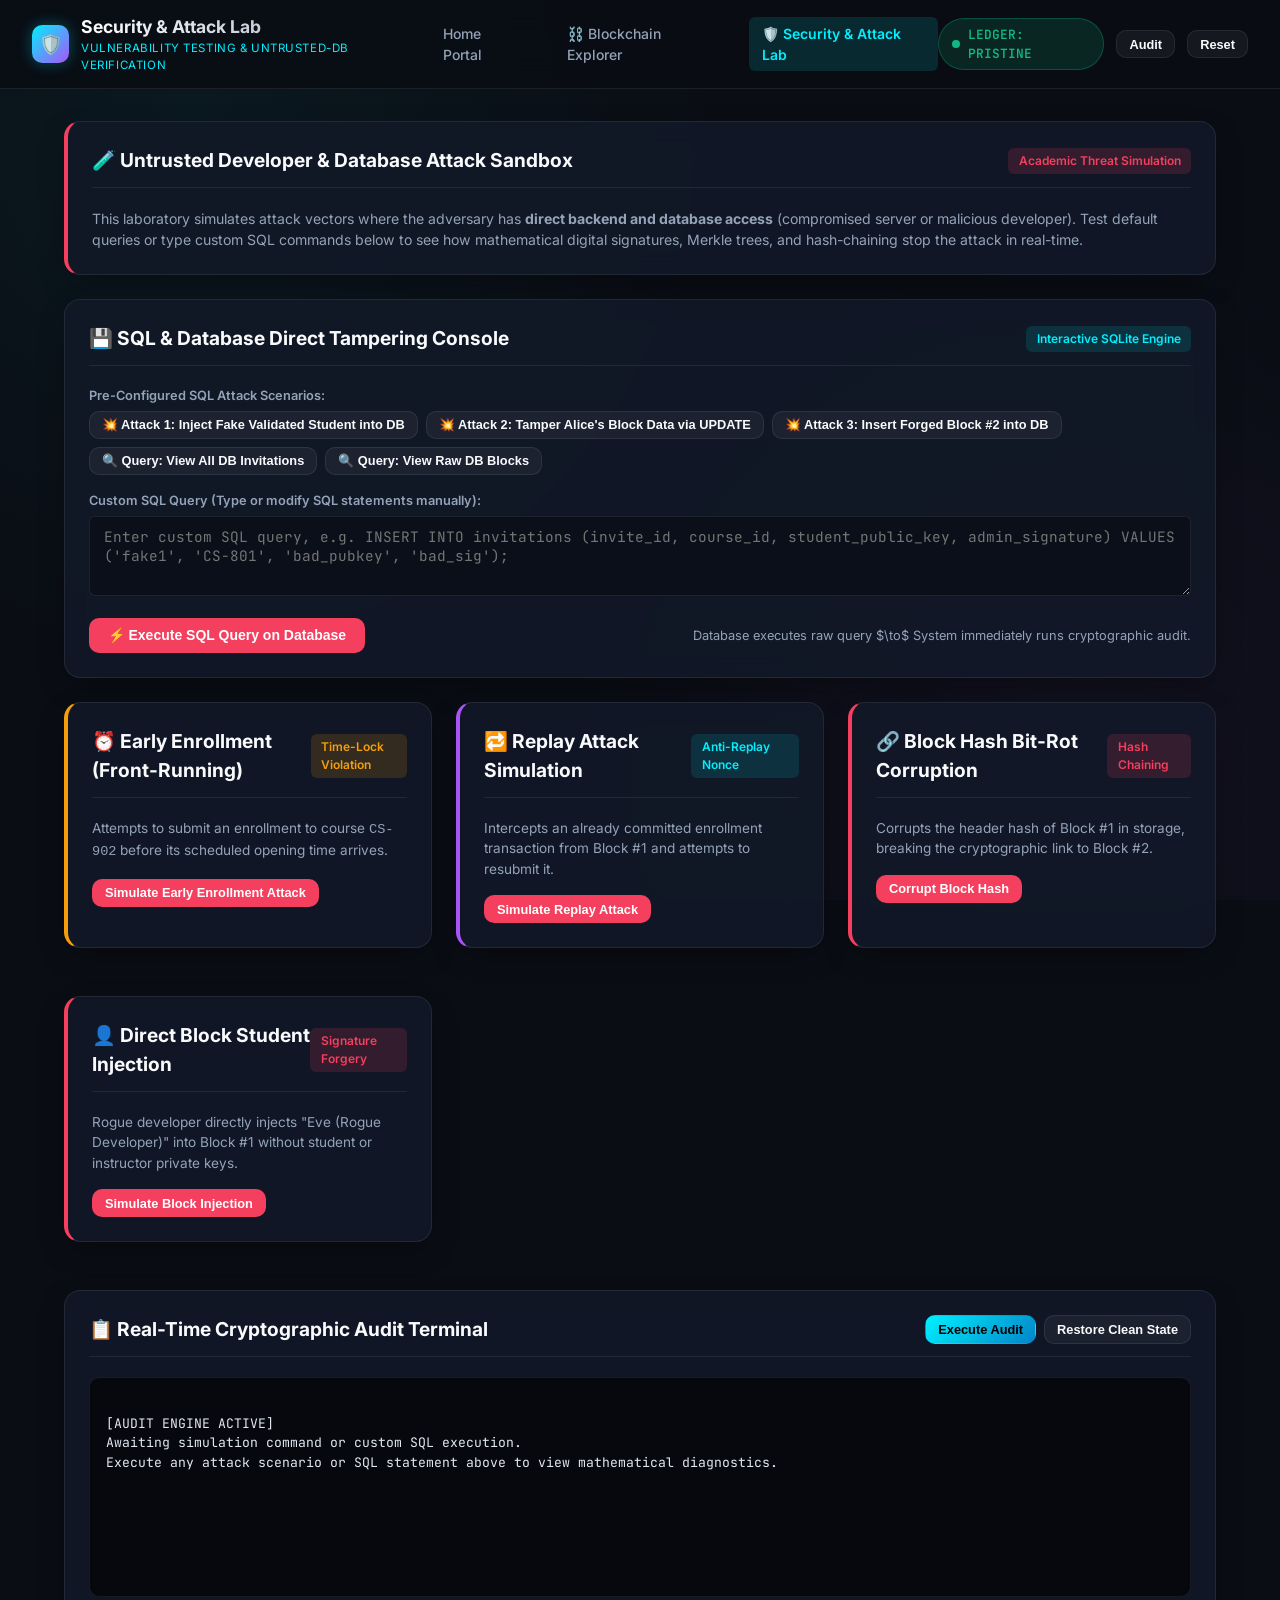
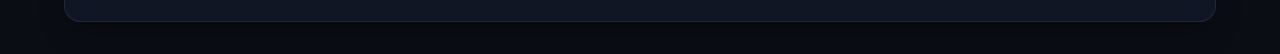
==== static/attacks.html @ d9ebeed2 "fix: resolve WebCrypto PKCS8 key import and invite certificate lookup on complete enrollment" ====
<!DOCTYPE html>
<html lang="en">
<head>
  <meta charset="UTF-8">
  <meta name="viewport" content="width=device-width, initial-scale=1.0">
  <title>Security & Attack Simulation Lab</title>
  <link rel="preconnect" href="https://fonts.googleapis.com">
  <link rel="preconnect" href="https://fonts.gstatic.com" crossorigin>
  <link href="https://fonts.googleapis.com/css2?family=Inter:wght@400;500;600;700;800&family=JetBrains+Mono:wght@400;500&display=swap" rel="stylesheet">
  <link rel="stylesheet" href="/static/css/style.css">
</head>
<body>

  <!-- NAVBAR -->
  <header class="navbar">
    <a href="/" class="brand">
      <div class="brand-icon">🛡️</div>
      <div class="brand-text">
        <h1>Security & Attack Lab</h1>
        <p>Vulnerability Testing & Untrusted-DB Verification</p>
      </div>
    </a>

    <div class="nav-links">
      <a href="/" class="nav-link">Home Portal</a>
      <a href="/explorer" class="nav-link">⛓️ Blockchain Explorer</a>
      <a href="/attacks" class="nav-link active">🛡️ Security & Attack Lab</a>
    </div>

    <div class="nav-user">
      <div id="attacks-status-badge" class="status-badge pristine">
        <span class="pulse-dot"></span>
        <span id="attacks-status-text">LEDGER: PRISTINE</span>
      </div>
      <button class="btn btn-secondary btn-sm" onclick="runDeepAudit()">Audit</button>
      <button class="btn btn-secondary btn-sm" onclick="resetLedger()">Reset</button>
    </div>
  </header>

  <main class="container">

    <!-- Header Explanation -->
    <div class="card" style="border-left: 4px solid var(--accent-crimson);">
      <div class="card-header">
        <div class="card-title">🧪 Untrusted Developer & Database Attack Sandbox</div>
        <span class="badge badge-red">Academic Threat Simulation</span>
      </div>
      <p style="font-size: 0.88rem; color: var(--text-muted);">
        This laboratory simulates attack vectors where the adversary has <strong>direct backend and database access</strong> (compromised server or malicious developer). 
        Test default queries or type custom SQL commands below to see how mathematical digital signatures, Merkle trees, and hash-chaining stop the attack in real-time.
      </p>
    </div>

    <!-- SQL INJECTION & DATABASE TAMPERING SECTION -->
    <div class="card">
      <div class="card-header">
        <div class="card-title">💾 SQL & Database Direct Tampering Console</div>
        <span class="badge badge-cyan">Interactive SQLite Engine</span>
      </div>

      <!-- Pre-configured One-Click Attack Buttons -->
      <div style="margin-bottom: 1rem;">
        <label class="form-label">Pre-Configured SQL Attack Scenarios:</label>
        <div style="display: flex; gap: 0.5rem; flex-wrap: wrap;">
          <button class="btn btn-secondary btn-sm" onclick="populateSqlAttack('fake_invite')">
            💥 Attack 1: Inject Fake Validated Student into DB
          </button>
          <button class="btn btn-secondary btn-sm" onclick="populateSqlAttack('tamper_block')">
            💥 Attack 2: Tamper Alice's Block Data via UPDATE
          </button>
          <button class="btn btn-secondary btn-sm" onclick="populateSqlAttack('fake_block')">
            💥 Attack 3: Insert Forged Block #2 into DB
          </button>
          <button class="btn btn-secondary btn-sm" onclick="populateSqlAttack('select_invites')">
            🔍 Query: View All DB Invitations
          </button>
          <button class="btn btn-secondary btn-sm" onclick="populateSqlAttack('select_blocks')">
            🔍 Query: View Raw DB Blocks
          </button>
        </div>
      </div>

      <!-- Manual Interactive SQL Textarea -->
      <div class="form-group">
        <label class="form-label">Custom SQL Query (Type or modify SQL statements manually):</label>
        <textarea id="sql-query-input" class="form-textarea form-mono" rows="3" placeholder="Enter custom SQL query, e.g. INSERT INTO invitations (invite_id, course_id, student_public_key, admin_signature) VALUES ('fake1', 'CS-801', 'bad_pubkey', 'bad_sig');"></textarea>
      </div>

      <div style="display: flex; justify-content: space-between; align-items: center;">
        <button class="btn btn-danger" onclick="executeCustomSql()">
          ⚡ Execute SQL Query on Database
        </button>
        <span style="font-size: 0.8rem; color: var(--text-muted);">
          Database executes raw query $\to$ System immediately runs cryptographic audit.
        </span>
      </div>

      <!-- SQL Execution Output -->
      <div id="sql-result-card" style="margin-top: 1rem; display: none;">
        <div class="form-label">Database & Cryptographic Response:</div>
        <div id="sql-result-content" class="code-box"></div>
      </div>
    </div>

    <!-- PROTOCOL & ADVANCED ATTACKS -->
    <div class="grid-2">
      <!-- Front-Running Attack -->
      <div class="card" style="border-left: 4px solid var(--accent-amber);">
        <div class="card-header">
          <div class="card-title">⏰ Early Enrollment (Front-Running)</div>
          <span class="badge badge-yellow">Time-Lock Violation</span>
        </div>
        <p style="font-size: 0.85rem; color: var(--text-muted); margin-bottom: 1rem;">
          Attempts to submit an enrollment to course <code>CS-902</code> before its scheduled opening time arrives.
        </p>
        <button class="btn btn-danger btn-sm" onclick="runAttack_FrontRunning()">
          Simulate Early Enrollment Attack
        </button>
      </div>

      <!-- Replay Attack -->
      <div class="card" style="border-left: 4px solid var(--accent-purple);">
        <div class="card-header">
          <div class="card-title">🔁 Replay Attack Simulation</div>
          <span class="badge badge-cyan">Anti-Replay Nonce</span>
        </div>
        <p style="font-size: 0.85rem; color: var(--text-muted); margin-bottom: 1rem;">
          Intercepts an already committed enrollment transaction from Block #1 and attempts to resubmit it.
        </p>
        <button class="btn btn-danger btn-sm" onclick="runAttack_Replay()">
          Simulate Replay Attack
        </button>
      </div>

      <!-- Block Hash Corruption -->
      <div class="card" style="border-left: 4px solid var(--accent-crimson);">
        <div class="card-header">
          <div class="card-title">🔗 Block Hash Bit-Rot Corruption</div>
          <span class="badge badge-red">Hash Chaining</span>
        </div>
        <p style="font-size: 0.85rem; color: var(--text-muted); margin-bottom: 1rem;">
          Corrupts the header hash of Block #1 in storage, breaking the cryptographic link to Block #2.
        </p>
        <button class="btn btn-danger btn-sm" onclick="runAttack_CorruptHash()">
          Corrupt Block Hash
        </button>
      </div>

      <!-- Developer Block Injection -->
      <div class="card" style="border-left: 4px solid var(--accent-crimson);">
        <div class="card-header">
          <div class="card-title">👤 Direct Block Student Injection</div>
          <span class="badge badge-red">Signature Forgery</span>
        </div>
        <p style="font-size: 0.85rem; color: var(--text-muted); margin-bottom: 1rem;">
          Rogue developer directly injects "Eve (Rogue Developer)" into Block #1 without student or instructor private keys.
        </p>
        <button class="btn btn-danger btn-sm" onclick="runAttack_BlockInjection()">
          Simulate Block Injection
        </button>
      </div>
    </div>

    <!-- Real-Time Cryptographic Verification Terminal -->
    <div class="card" style="margin-top: 1.5rem;">
      <div class="card-header">
        <div class="card-title">📋 Real-Time Cryptographic Audit Terminal</div>
        <div style="display: flex; gap: 0.5rem;">
          <button class="btn btn-primary btn-sm" onclick="runDeepAudit()">Execute Audit</button>
          <button class="btn btn-secondary btn-sm" onclick="resetLedger()">Restore Clean State</button>
        </div>
      </div>
      <div id="attacks-terminal" class="code-box" style="min-height: 220px;">
[AUDIT ENGINE ACTIVE]
Awaiting simulation command or custom SQL execution.
Execute any attack scenario or SQL statement above to view mathematical diagnostics.
      </div>
    </div>

  </main>

  <script src="/static/js/crypto_client.js"></script>
  <script src="/static/js/attacks.js"></script>
</body>
</html>
---- static/css/style.css ----
:root {
  --bg-primary: #0a0d14;
  --bg-secondary: #0f1523;
  --bg-card: rgba(18, 25, 41, 0.85);
  --bg-card-hover: rgba(25, 36, 60, 0.95);
  --border-color: rgba(255, 255, 255, 0.08);
  
  --accent-cyan: #00f0ff;
  --accent-cyan-dim: rgba(0, 240, 255, 0.12);
  --accent-emerald: #10b981;
  --accent-emerald-dim: rgba(16, 185, 129, 0.15);
  --accent-crimson: #f43f5e;
  --accent-crimson-dim: rgba(244, 63, 94, 0.15);
  --accent-amber: #f59e0b;
  --accent-amber-dim: rgba(245, 158, 11, 0.15);
  --accent-purple: #a855f7;
  
  --text-main: #f8fafc;
  --text-muted: #94a3b8;
  --text-dim: #64748b;
  
  --font-sans: 'Inter', -apple-system, BlinkMacSystemFont, 'Segoe UI', Roboto, sans-serif;
  --font-mono: 'JetBrains Mono', 'Fira Code', monospace;
  --radius-lg: 16px;
  --radius-md: 10px;
  --radius-sm: 6px;
  --shadow-card: 0 10px 30px -10px rgba(0, 0, 0, 0.5);
}

* {
  margin: 0;
  padding: 0;
  box-sizing: border-box;
}

body {
  background-color: var(--bg-primary);
  color: var(--text-main);
  font-family: var(--font-sans);
  min-height: 100vh;
  line-height: 1.5;
  background-image: 
    radial-gradient(circle at 15% 15%, rgba(0, 240, 255, 0.05) 0%, transparent 40%),
    radial-gradient(circle at 85% 85%, rgba(168, 85, 247, 0.05) 0%, transparent 40%);
  background-attachment: fixed;
}

/* NAVBAR */
.navbar {
  position: sticky;
  top: 0;
  z-index: 100;
  backdrop-filter: blur(16px);
  background: rgba(10, 13, 20, 0.88);
  border-bottom: 1px solid var(--border-color);
  padding: 0.85rem 2rem;
  display: flex;
  align-items: center;
  justify-content: space-between;
}

.brand {
  display: flex;
  align-items: center;
  gap: 0.75rem;
  text-decoration: none;
}

.brand-icon {
  width: 38px;
  height: 38px;
  background: linear-gradient(135deg, var(--accent-cyan), var(--accent-purple));
  border-radius: var(--radius-md);
  display: flex;
  align-items: center;
  justify-content: center;
  font-size: 1.2rem;
  box-shadow: 0 0 15px rgba(0, 240, 255, 0.3);
}

.brand-text h1 {
  font-size: 1.1rem;
  font-weight: 700;
  background: linear-gradient(to right, #fff, var(--text-muted));
  -webkit-background-clip: text;
  -webkit-text-fill-color: transparent;
}

.brand-text p {
  font-size: 0.72rem;
  color: var(--accent-cyan);
  text-transform: uppercase;
  letter-spacing: 0.05em;
}

.nav-links {
  display: flex;
  align-items: center;
  gap: 1.25rem;
}

.nav-link {
  color: var(--text-muted);
  text-decoration: none;
  font-size: 0.875rem;
  font-weight: 500;
  padding: 0.4rem 0.8rem;
  border-radius: var(--radius-sm);
  transition: all 0.2s ease;
  display: flex;
  align-items: center;
  gap: 0.4rem;
}

.nav-link:hover {
  color: #fff;
  background: rgba(255, 255, 255, 0.05);
}

.nav-link.active {
  color: var(--accent-cyan);
  background: var(--accent-cyan-dim);
  font-weight: 600;
}

.nav-user {
  display: flex;
  align-items: center;
  gap: 0.75rem;
}

/* CONTAINER */
.container {
  max-width: 1200px;
  margin: 2rem auto;
  padding: 0 1.5rem;
}

/* CARDS */
.card {
  background: var(--bg-card);
  backdrop-filter: blur(12px);
  border: 1px solid var(--border-color);
  border-radius: var(--radius-lg);
  padding: 1.5rem;
  margin-bottom: 1.5rem;
  box-shadow: var(--shadow-card);
}

.card-header {
  display: flex;
  align-items: center;
  justify-content: space-between;
  margin-bottom: 1.25rem;
  padding-bottom: 0.75rem;
  border-bottom: 1px solid var(--border-color);
}

.card-title {
  font-size: 1.2rem;
  font-weight: 700;
  display: flex;
  align-items: center;
  gap: 0.5rem;
}

/* BADGES */
.badge {
  padding: 0.25rem 0.65rem;
  border-radius: 6px;
  font-size: 0.75rem;
  font-weight: 600;
}
.badge-green { background: var(--accent-emerald-dim); color: var(--accent-emerald); }
.badge-yellow { background: var(--accent-amber-dim); color: var(--accent-amber); }
.badge-red { background: var(--accent-crimson-dim); color: var(--accent-crimson); }
.badge-cyan { background: var(--accent-cyan-dim); color: var(--accent-cyan); }
.badge-muted { background: rgba(148, 163, 184, 0.15); color: var(--text-muted); }

/* STATUS BADGE */
.status-badge {
  display: inline-flex;
  align-items: center;
  gap: 0.5rem;
  padding: 0.35rem 0.85rem;
  border-radius: 9999px;
  font-size: 0.8rem;
  font-family: var(--font-mono);
  font-weight: 600;
}
.status-badge.pristine {
  background: var(--accent-emerald-dim);
  color: var(--accent-emerald);
  border: 1px solid rgba(16, 185, 129, 0.3);
}
.status-badge.corrupted {
  background: var(--accent-crimson-dim);
  color: var(--accent-crimson);
  border: 1px solid rgba(244, 63, 94, 0.4);
}
.pulse-dot {
  width: 8px;
  height: 8px;
  border-radius: 50%;
  background: currentColor;
}

/* BUTTONS */
.btn {
  display: inline-flex;
  align-items: center;
  justify-content: center;
  gap: 0.5rem;
  padding: 0.55rem 1.1rem;
  border-radius: var(--radius-md);
  font-size: 0.875rem;
  font-weight: 600;
  cursor: pointer;
  transition: all 0.2s ease;
  border: 1px solid transparent;
  text-decoration: none;
}
.btn-sm { padding: 0.35rem 0.75rem; font-size: 0.8rem; }
.btn-primary {
  background: linear-gradient(135deg, var(--accent-cyan), #0284c7);
  color: #000;
}
.btn-primary:hover {
  transform: translateY(-2px);
  box-shadow: 0 4px 15px rgba(0, 240, 255, 0.3);
}
.btn-secondary {
  background: rgba(255, 255, 255, 0.05);
  color: var(--text-main);
  border-color: var(--border-color);
}
.btn-secondary:hover {
  background: rgba(255, 255, 255, 0.1);
}
.btn-danger {
  background: var(--accent-crimson);
  color: #fff;
}
.btn-danger:hover {
  box-shadow: 0 4px 15px rgba(244, 63, 94, 0.4);
}
.btn-success {
  background: var(--accent-emerald);
  color: #000;
}

/* FORMS */
.form-group {
  margin-bottom: 1rem;
}
.form-label {
  display: block;
  font-size: 0.8rem;
  font-weight: 600;
  color: var(--text-muted);
  margin-bottom: 0.35rem;
}
.form-input, .form-select, .form-textarea {
  width: 100%;
  padding: 0.65rem 0.9rem;
  background: rgba(0, 0, 0, 0.3);
  border: 1px solid var(--border-color);
  border-radius: var(--radius-sm);
  color: var(--text-main);
  font-family: var(--font-sans);
  font-size: 0.9rem;
}
.form-input:focus, .form-select:focus, .form-textarea:focus {
  outline: none;
  border-color: var(--accent-cyan);
  box-shadow: 0 0 0 2px rgba(0, 240, 255, 0.2);
}
.form-mono {
  font-family: var(--font-mono);
}

/* TABLES */
.table-responsive {
  width: 100%;
  overflow-x: auto;
}
.data-table {
  width: 100%;
  border-collapse: collapse;
  font-size: 0.875rem;
  text-align: left;
}
.data-table th {
  padding: 0.75rem 1rem;
  background: rgba(255, 255, 255, 0.03);
  color: var(--text-muted);
  font-size: 0.75rem;
  text-transform: uppercase;
  letter-spacing: 0.05em;
  border-bottom: 1px solid var(--border-color);
}
.data-table td {
  padding: 0.85rem 1rem;
  border-bottom: 1px solid var(--border-color);
}

/* GRID */
.grid-2 {
  display: grid;
  grid-template-columns: repeat(auto-fit, minmax(320px, 1fr));
  gap: 1.5rem;
}
.grid-3 {
  display: grid;
  grid-template-columns: repeat(auto-fit, minmax(260px, 1fr));
  gap: 1.25rem;
}

/* CODE / TERMINAL BOX */
.code-box {
  background: #06080e;
  border: 1px solid var(--border-color);
  border-radius: var(--radius-md);
  padding: 1rem;
  font-family: var(--font-mono);
  font-size: 0.82rem;
  color: #e2e8f0;
  max-height: 280px;
  overflow-y: auto;
  white-space: pre-wrap;
  word-break: break-all;
}

.hash-pill {
  font-family: var(--font-mono);
  background: rgba(0, 0, 0, 0.4);
  padding: 0.25rem 0.5rem;
  border-radius: 4px;
  font-size: 0.78rem;
  color: var(--accent-cyan);
  border: 1px solid rgba(0, 240, 255, 0.15);
  display: inline-block;
}

/* BLOCKCHAIN HORIZONTAL STREAM */
.blockchain-stream {
  display: flex;
  gap: 1.25rem;
  overflow-x: auto;
  padding: 1rem 0.2rem 1.5rem 0.2rem;
}
.block-node {
  flex: 0 0 320px;
  background: var(--bg-card);
  border: 1px solid var(--border-color);
  border-radius: var(--radius-lg);
  padding: 1.25rem;
  cursor: pointer;
  transition: all 0.2s ease;
}
.block-node:hover {
  transform: translateY(-2px);
  border-color: rgba(255, 255, 255, 0.2);
}
.block-node.tampered {
  border-color: var(--accent-crimson);
  background: rgba(244, 63, 94, 0.08);
}
.block-link {
  display: flex;
  align-items: center;
  color: var(--accent-cyan);
  font-size: 1.5rem;
}

/* MODAL */
.modal-overlay {
  position: fixed;
  inset: 0;
  background: rgba(0, 0, 0, 0.7);
  backdrop-filter: blur(8px);
  z-index: 1000;
  display: flex;
  align-items: center;
  justify-content: center;
  padding: 1rem;
}
.modal-card {
  background: var(--bg-card);
  border: 1px solid var(--border-color);
  border-radius: var(--radius-lg);
  width: 100%;
  max-width: 450px;
  padding: 2rem;
  box-shadow: 0 20px 50px rgba(0, 0, 0, 0.8);
}
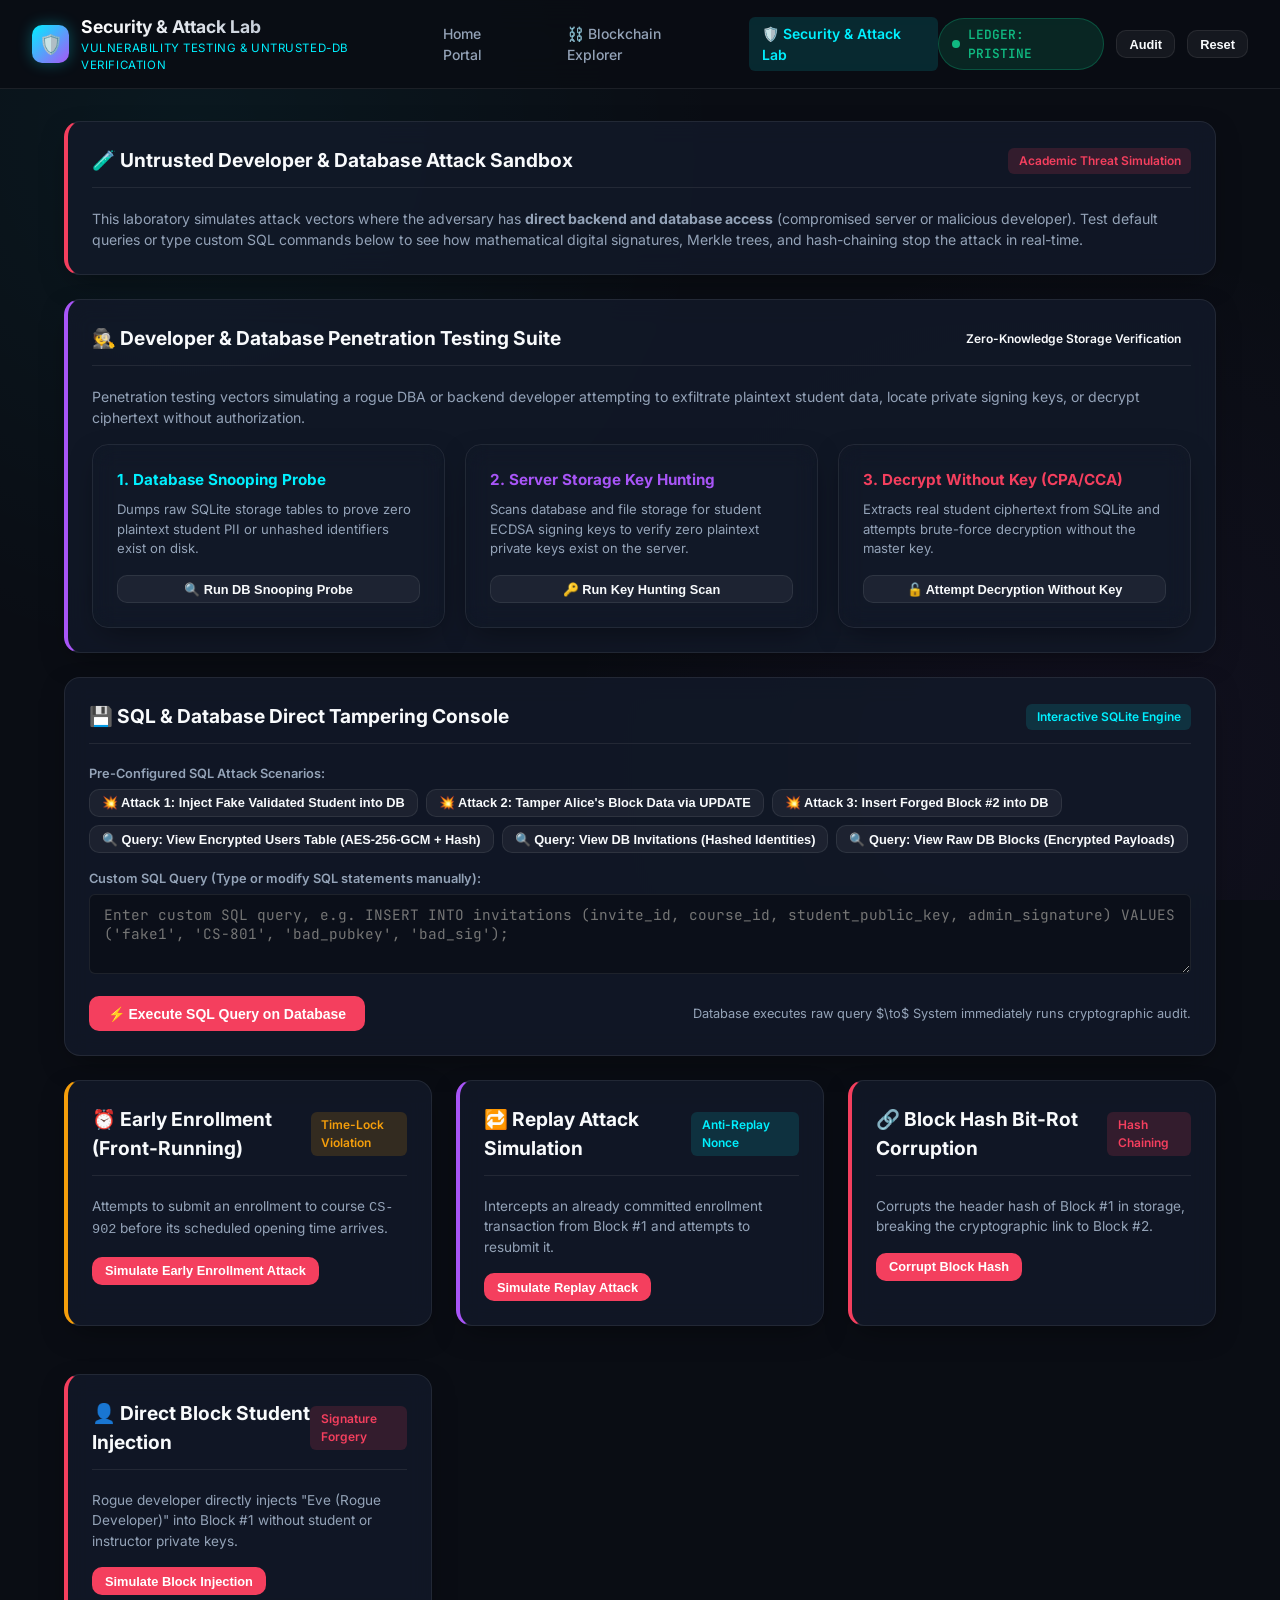
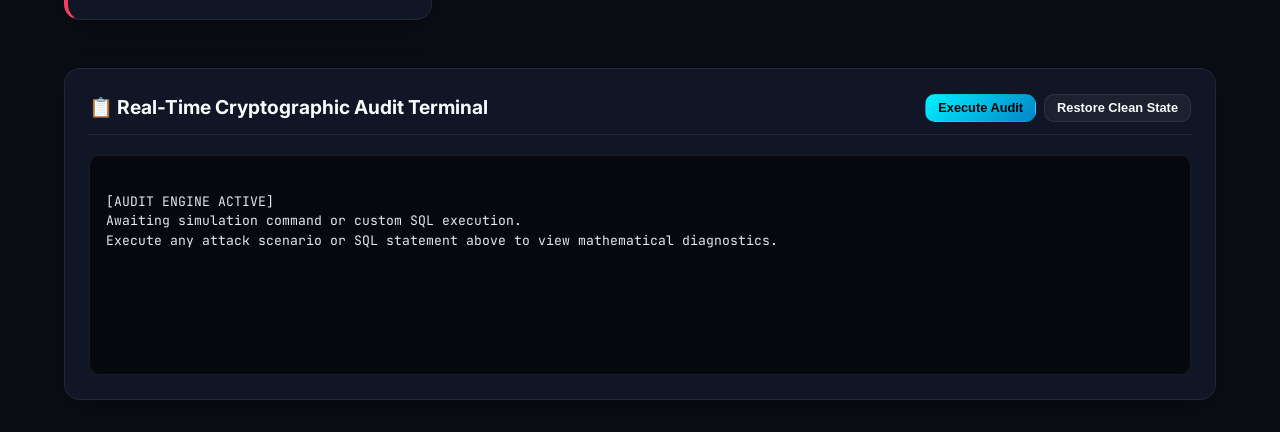
==== commit 7226f84b: "downlodable list pdf created" ====
--- a/static/attacks.html
+++ b/static/attacks.html
@@ -51,6 +51,67 @@
       </p>
     </div>
 
+    <!-- ADVANCED PENETRATION TESTING & SNOOPING SUITE -->
+    <div class="card" style="border-left: 4px solid var(--accent-purple);">
+      <div class="card-header">
+        <div class="card-title">🕵️ Developer & Database Penetration Testing Suite</div>
+        <span class="badge badge-purple">Zero-Knowledge Storage Verification</span>
+      </div>
+      <p style="font-size: 0.88rem; color: var(--text-muted); margin-bottom: 1rem;">
+        Penetration testing vectors simulating a rogue DBA or backend developer attempting to exfiltrate plaintext student data, locate private signing keys, or decrypt ciphertext without authorization.
+      </p>
+
+      <div class="grid-3">
+        <!-- Pen Test 1: Database Eavesdropping -->
+        <div class="card" style="margin-bottom: 0; background: var(--bg-tertiary);">
+          <div style="font-weight: 700; margin-bottom: 0.5rem; color: var(--accent-cyan); font-size: 0.95rem;">
+            1. Database Snooping Probe
+          </div>
+          <p style="font-size: 0.82rem; color: var(--text-muted); margin-bottom: 1rem;">
+            Dumps raw SQLite storage tables to prove zero plaintext student PII or unhashed identifiers exist on disk.
+          </p>
+          <button class="btn btn-secondary btn-sm" style="width: 100%;" onclick="runPenTest_DbSnoop()">
+            🔍 Run DB Snooping Probe
+          </button>
+        </div>
+
+        <!-- Pen Test 2: Private Key Hunting -->
+        <div class="card" style="margin-bottom: 0; background: var(--bg-tertiary);">
+          <div style="font-weight: 700; margin-bottom: 0.5rem; color: var(--accent-purple); font-size: 0.95rem;">
+            2. Server Storage Key Hunting
+          </div>
+          <p style="font-size: 0.82rem; color: var(--text-muted); margin-bottom: 1rem;">
+            Scans database and file storage for student ECDSA signing keys to verify zero plaintext private keys exist on the server.
+          </p>
+          <button class="btn btn-secondary btn-sm" style="width: 100%;" onclick="runPenTest_KeyHunting()">
+            🔑 Run Key Hunting Scan
+          </button>
+        </div>
+
+        <!-- Pen Test 3: Unauthorized Decryption -->
+        <div class="card" style="margin-bottom: 0; background: var(--bg-tertiary);">
+          <div style="font-weight: 700; margin-bottom: 0.5rem; color: var(--accent-crimson); font-size: 0.95rem;">
+            3. Decrypt Without Key (CPA/CCA)
+          </div>
+          <p style="font-size: 0.82rem; color: var(--text-muted); margin-bottom: 1rem;">
+            Extracts real student ciphertext from SQLite and attempts brute-force decryption without the master key.
+          </p>
+          <button class="btn btn-secondary btn-sm" style="width: 100%;" onclick="runPenTest_DecryptWithoutKey()">
+            🔓 Attempt Decryption Without Key
+          </button>
+        </div>
+      </div>
+
+      <!-- Pen Test Output Panel -->
+      <div id="pentest-result-card" style="margin-top: 1.25rem; display: none;">
+        <div style="display: flex; justify-content: space-between; align-items: center; margin-bottom: 0.5rem;">
+          <div class="form-label" id="pentest-result-title" style="margin-bottom: 0;">Penetration Test Diagnostics:</div>
+          <button class="btn btn-secondary btn-sm" onclick="document.getElementById('pentest-result-card').style.display='none'">✕ Dismiss</button>
+        </div>
+        <div id="pentest-result-content" class="code-box" style="max-height: 280px;"></div>
+      </div>
+    </div>
+
     <!-- SQL INJECTION & DATABASE TAMPERING SECTION -->
     <div class="card">
       <div class="card-header">
@@ -71,11 +132,14 @@
           <button class="btn btn-secondary btn-sm" onclick="populateSqlAttack('fake_block')">
             💥 Attack 3: Insert Forged Block #2 into DB
           </button>
+          <button class="btn btn-secondary btn-sm" onclick="populateSqlAttack('select_users_encrypted')">
+            🔍 Query: View Encrypted Users Table (AES-256-GCM + Hash)
+          </button>
           <button class="btn btn-secondary btn-sm" onclick="populateSqlAttack('select_invites')">
-            🔍 Query: View All DB Invitations
+            🔍 Query: View DB Invitations (Hashed Identities)
           </button>
           <button class="btn btn-secondary btn-sm" onclick="populateSqlAttack('select_blocks')">
-            🔍 Query: View Raw DB Blocks
+            🔍 Query: View Raw DB Blocks (Encrypted Payloads)
           </button>
         </div>
       </div>
